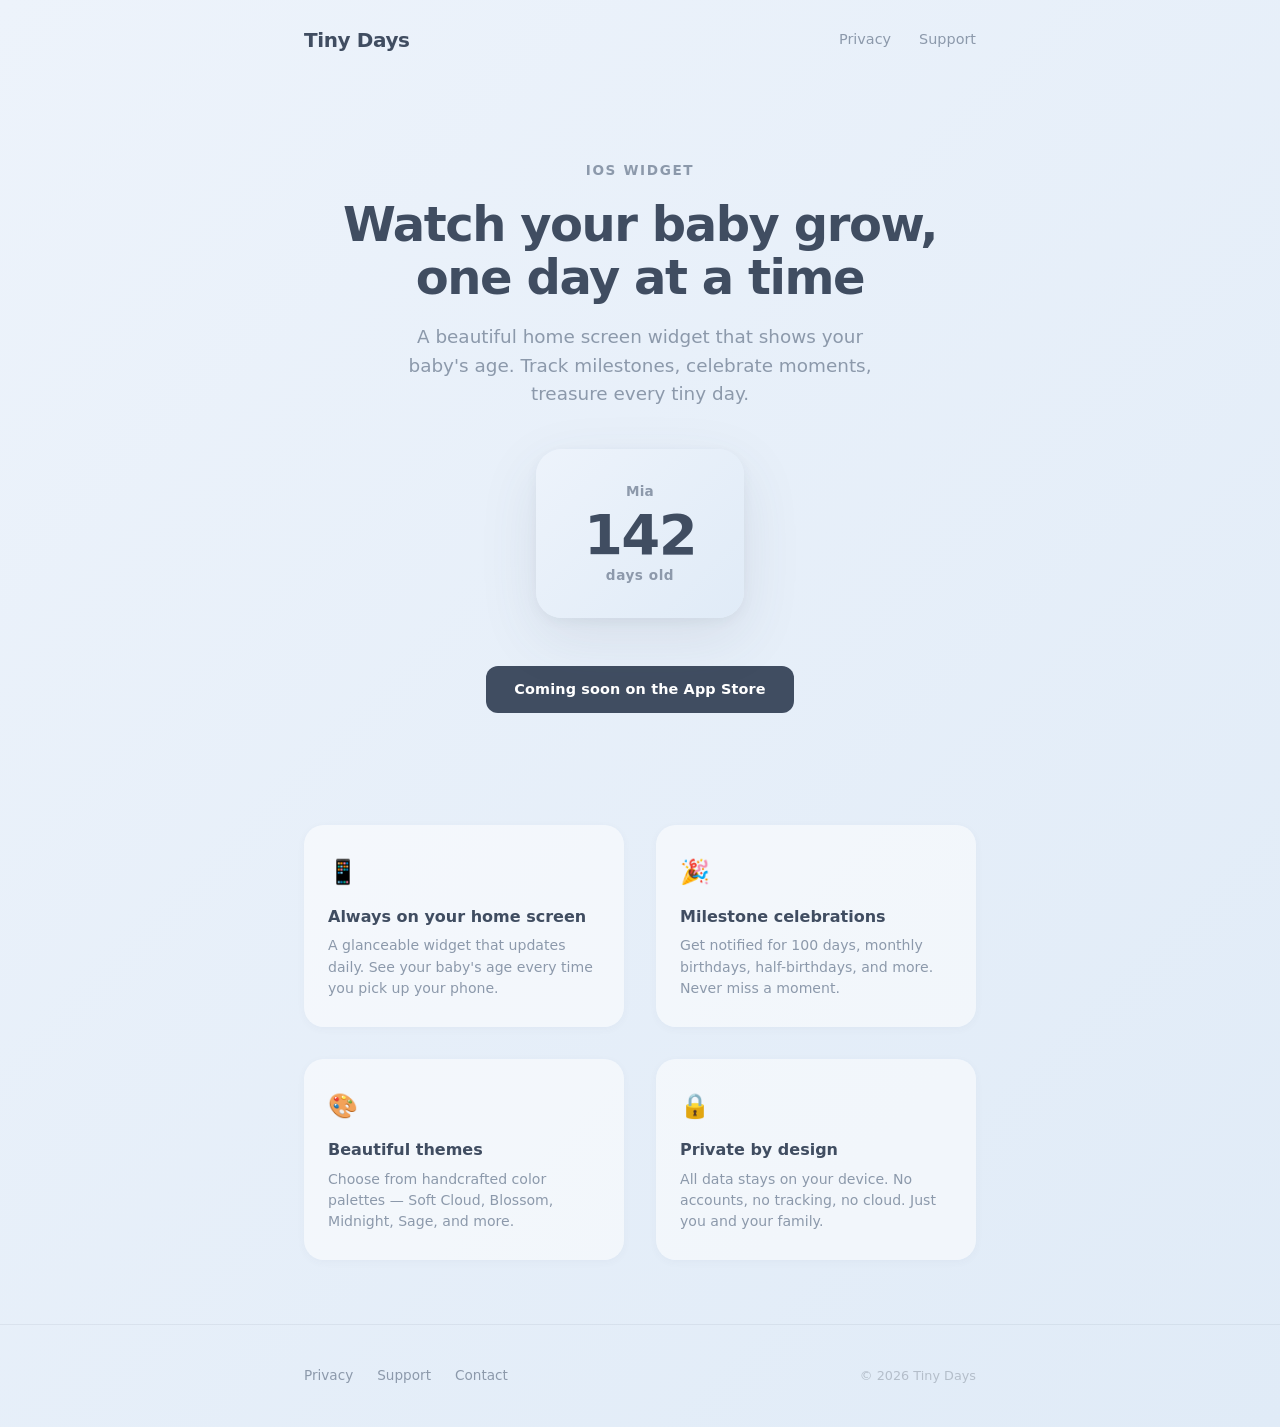
==== index.html @ 1a6c7c34 "Initial site: landing, privacy policy, and support pages Static marketing website for Tiny Days iOS " ====
<!DOCTYPE html>
<html lang="en">
<head>
  <meta charset="UTF-8">
  <meta name="viewport" content="width=device-width, initial-scale=1.0">
  <title>Tiny Days — Watch your baby grow, one day at a time</title>
  <meta name="description" content="A beautiful iOS widget that shows your baby's age on your home screen. Track milestones, celebrate moments, treasure every tiny day.">
  <link rel="stylesheet" href="/styles.css">
</head>
<body>

  <header class="site-header">
    <div class="container">
      <a href="/" class="site-logo" aria-current="page">Tiny Days</a>
      <nav class="site-nav">
        <a href="/privacy">Privacy</a>
        <a href="/support">Support</a>
      </nav>
    </div>
  </header>

  <main>
    <section class="hero">
      <div class="container">
        <p class="hero-tagline">iOS Widget</p>
        <h1>Watch your baby grow,<br>one day at a time</h1>
        <p class="hero-subtitle">A beautiful home screen widget that shows your baby's age. Track milestones, celebrate moments, treasure every tiny day.</p>

        <div class="widget-mockup">
          <div class="widget-name">Mia</div>
          <div class="widget-age">142</div>
          <div class="widget-unit">days old</div>
        </div>

        <div>
          <a href="#" class="badge-placeholder">Coming soon on the App Store</a>
        </div>
      </div>
    </section>

    <section class="features">
      <div class="container">
        <div class="features-grid">
          <div class="feature-card">
            <div class="feature-icon">📱</div>
            <h3>Always on your home screen</h3>
            <p>A glanceable widget that updates daily. See your baby's age every time you pick up your phone.</p>
          </div>
          <div class="feature-card">
            <div class="feature-icon">🎉</div>
            <h3>Milestone celebrations</h3>
            <p>Get notified for 100 days, monthly birthdays, half-birthdays, and more. Never miss a moment.</p>
          </div>
          <div class="feature-card">
            <div class="feature-icon">🎨</div>
            <h3>Beautiful themes</h3>
            <p>Choose from handcrafted color palettes — Soft Cloud, Blossom, Midnight, Sage, and more.</p>
          </div>
          <div class="feature-card">
            <div class="feature-icon">🔒</div>
            <h3>Private by design</h3>
            <p>All data stays on your device. No accounts, no tracking, no cloud. Just you and your family.</p>
          </div>
        </div>
      </div>
    </section>
  </main>

  <footer class="site-footer">
    <div class="container">
      <div class="footer-links">
        <a href="/privacy">Privacy</a>
        <a href="/support">Support</a>
        <a href="mailto:hello@tinydays.co">Contact</a>
      </div>
      <span class="footer-copy">&copy; 2026 Tiny Days</span>
    </div>
  </footer>

</body>
</html>
---- styles.css ----
/* ── Reset & Base ─────────────────────────────────── */

*,
*::before,
*::after {
  margin: 0;
  padding: 0;
  box-sizing: border-box;
}

html {
  font-size: 16px;
  -webkit-text-size-adjust: 100%;
}

body {
  font-family: ui-rounded, "SF Pro Rounded", system-ui, -apple-system, BlinkMacSystemFont, sans-serif;
  color: rgb(64, 77, 97);
  background: linear-gradient(135deg, rgb(237, 243, 251), rgb(224, 235, 247));
  min-height: 100vh;
  line-height: 1.6;
  -webkit-font-smoothing: antialiased;
  -moz-osx-font-smoothing: grayscale;
}

a {
  color: inherit;
  text-decoration: none;
}

img {
  max-width: 100%;
  display: block;
}

/* ── Layout ──────────────────────────────────────── */

.container {
  max-width: 720px;
  margin: 0 auto;
  padding: 0 24px;
}

/* ── Header / Nav ────────────────────────────────── */

.site-header {
  padding: 24px 0;
}

.site-header .container {
  display: flex;
  align-items: center;
  justify-content: space-between;
}

.site-logo {
  font-size: 1.25rem;
  font-weight: 700;
  letter-spacing: -0.02em;
  color: rgb(64, 77, 97);
}

.site-nav {
  display: flex;
  gap: 28px;
}

.site-nav a {
  font-size: 0.9rem;
  font-weight: 500;
  color: rgb(140, 153, 171);
  transition: color 0.2s ease;
}

.site-nav a:hover,
.site-nav a[aria-current="page"] {
  color: rgb(64, 77, 97);
}

/* ── Hero ────────────────────────────────────────── */

.hero {
  text-align: center;
  padding: 80px 0 64px;
}

.hero-tagline {
  font-size: 0.85rem;
  font-weight: 600;
  text-transform: uppercase;
  letter-spacing: 0.12em;
  color: rgb(140, 153, 171);
  margin-bottom: 16px;
}

.hero h1 {
  font-size: 3rem;
  font-weight: 800;
  letter-spacing: -0.03em;
  line-height: 1.1;
  color: rgb(64, 77, 97);
  margin-bottom: 20px;
}

.hero-subtitle {
  font-size: 1.15rem;
  color: rgb(140, 153, 171);
  max-width: 480px;
  margin: 0 auto 40px;
  line-height: 1.55;
}

/* ── Widget Mockup ───────────────────────────────── */

.widget-mockup {
  display: inline-block;
  background: linear-gradient(135deg, rgb(237, 243, 251), rgb(224, 235, 247));
  border-radius: 26px;
  padding: 32px 48px;
  box-shadow:
    0 20px 60px rgba(64, 77, 97, 0.1),
    0 4px 12px rgba(64, 77, 97, 0.06);
  margin-bottom: 48px;
  position: relative;
}

.widget-mockup .widget-name {
  font-size: 0.85rem;
  font-weight: 600;
  color: rgb(141, 153, 171);
  letter-spacing: 0.02em;
  margin-bottom: 4px;
}

.widget-mockup .widget-age {
  font-size: 3.5rem;
  font-weight: 800;
  color: rgb(64, 77, 97);
  letter-spacing: -0.03em;
  line-height: 1;
}

.widget-mockup .widget-unit {
  font-size: 0.85rem;
  font-weight: 600;
  color: rgb(141, 153, 171);
  letter-spacing: 0.04em;
  text-transform: lowercase;
  margin-top: 2px;
}

/* ── App Store Badge ─────────────────────────────── */

.app-store-badge {
  display: inline-block;
  margin-top: 8px;
}

.app-store-badge img {
  height: 48px;
  width: auto;
}

.badge-placeholder {
  display: inline-block;
  padding: 12px 28px;
  background: rgb(64, 77, 97);
  color: #fff;
  border-radius: 12px;
  font-size: 0.9rem;
  font-weight: 600;
  letter-spacing: 0.01em;
  transition: opacity 0.2s ease;
}

.badge-placeholder:hover {
  opacity: 0.85;
}

/* ── Features ────────────────────────────────────── */

.features {
  padding: 48px 0 64px;
}

.features-grid {
  display: grid;
  grid-template-columns: 1fr 1fr;
  gap: 32px;
}

.feature-card {
  background: rgba(255, 255, 255, 0.55);
  border-radius: 20px;
  padding: 28px 24px;
  box-shadow: 0 2px 8px rgba(64, 77, 97, 0.04);
  transition: transform 0.2s ease, box-shadow 0.2s ease;
}

.feature-card:hover {
  transform: translateY(-2px);
  box-shadow: 0 8px 24px rgba(64, 77, 97, 0.08);
}

.feature-icon {
  font-size: 1.5rem;
  margin-bottom: 12px;
}

.feature-card h3 {
  font-size: 1rem;
  font-weight: 700;
  margin-bottom: 6px;
  color: rgb(64, 77, 97);
}

.feature-card p {
  font-size: 0.88rem;
  color: rgb(140, 153, 171);
  line-height: 1.5;
}

/* ── Page Content (Privacy / Support) ────────────── */

.page-content {
  padding: 48px 0 80px;
}

.page-content h1 {
  font-size: 2rem;
  font-weight: 800;
  letter-spacing: -0.02em;
  margin-bottom: 8px;
  color: rgb(64, 77, 97);
}

.page-meta {
  font-size: 0.85rem;
  color: rgb(140, 153, 171);
  margin-bottom: 40px;
}

.page-content h2 {
  font-size: 1.15rem;
  font-weight: 700;
  margin-top: 36px;
  margin-bottom: 10px;
  color: rgb(64, 77, 97);
}

.page-content p {
  margin-bottom: 14px;
  color: rgb(90, 103, 121);
  line-height: 1.65;
}

.page-content ul {
  margin-bottom: 14px;
  padding-left: 24px;
}

.page-content li {
  margin-bottom: 6px;
  color: rgb(90, 103, 121);
  line-height: 1.55;
}

.page-content a {
  color: rgb(64, 77, 97);
  font-weight: 600;
  border-bottom: 1.5px solid rgb(200, 210, 224);
  transition: border-color 0.2s ease;
}

.page-content a:hover {
  border-color: rgb(64, 77, 97);
}

/* ── FAQ ─────────────────────────────────────────── */

.faq-item {
  background: rgba(255, 255, 255, 0.55);
  border-radius: 16px;
  padding: 24px;
  margin-bottom: 16px;
  box-shadow: 0 2px 8px rgba(64, 77, 97, 0.04);
}

.faq-item h3 {
  font-size: 0.95rem;
  font-weight: 700;
  margin-bottom: 8px;
  color: rgb(64, 77, 97);
}

.faq-item p {
  font-size: 0.88rem;
  color: rgb(90, 103, 121);
  line-height: 1.55;
  margin-bottom: 0;
}

/* ── Contact Card ────────────────────────────────── */

.contact-card {
  background: rgba(255, 255, 255, 0.55);
  border-radius: 20px;
  padding: 32px;
  text-align: center;
  box-shadow: 0 2px 8px rgba(64, 77, 97, 0.04);
  margin-bottom: 40px;
}

.contact-card p {
  color: rgb(140, 153, 171);
  margin-bottom: 16px;
}

.contact-card .email-link {
  display: inline-block;
  padding: 12px 28px;
  background: rgb(64, 77, 97);
  color: #fff;
  border-radius: 12px;
  font-size: 0.9rem;
  font-weight: 600;
  border: none;
  transition: opacity 0.2s ease;
}

.contact-card .email-link:hover {
  opacity: 0.85;
  border: none;
}

/* ── Footer ──────────────────────────────────────── */

.site-footer {
  padding: 40px 0;
  border-top: 1px solid rgba(64, 77, 97, 0.08);
}

.site-footer .container {
  display: flex;
  align-items: center;
  justify-content: space-between;
}

.footer-links {
  display: flex;
  gap: 24px;
}

.footer-links a {
  font-size: 0.85rem;
  font-weight: 500;
  color: rgb(140, 153, 171);
  transition: color 0.2s ease;
}

.footer-links a:hover {
  color: rgb(64, 77, 97);
}

.footer-copy {
  font-size: 0.8rem;
  color: rgb(180, 190, 202);
}

/* ── Responsive ──────────────────────────────────── */

@media (max-width: 640px) {
  .hero {
    padding: 56px 0 48px;
  }

  .hero h1 {
    font-size: 2.25rem;
  }

  .hero-subtitle {
    font-size: 1.05rem;
  }

  .features-grid {
    grid-template-columns: 1fr;
    gap: 20px;
  }

  .widget-mockup {
    padding: 28px 40px;
    border-radius: 22px;
  }

  .widget-mockup .widget-age {
    font-size: 2.75rem;
  }

  .site-footer .container {
    flex-direction: column;
    gap: 16px;
    text-align: center;
  }

  .page-content h1 {
    font-size: 1.75rem;
  }
}
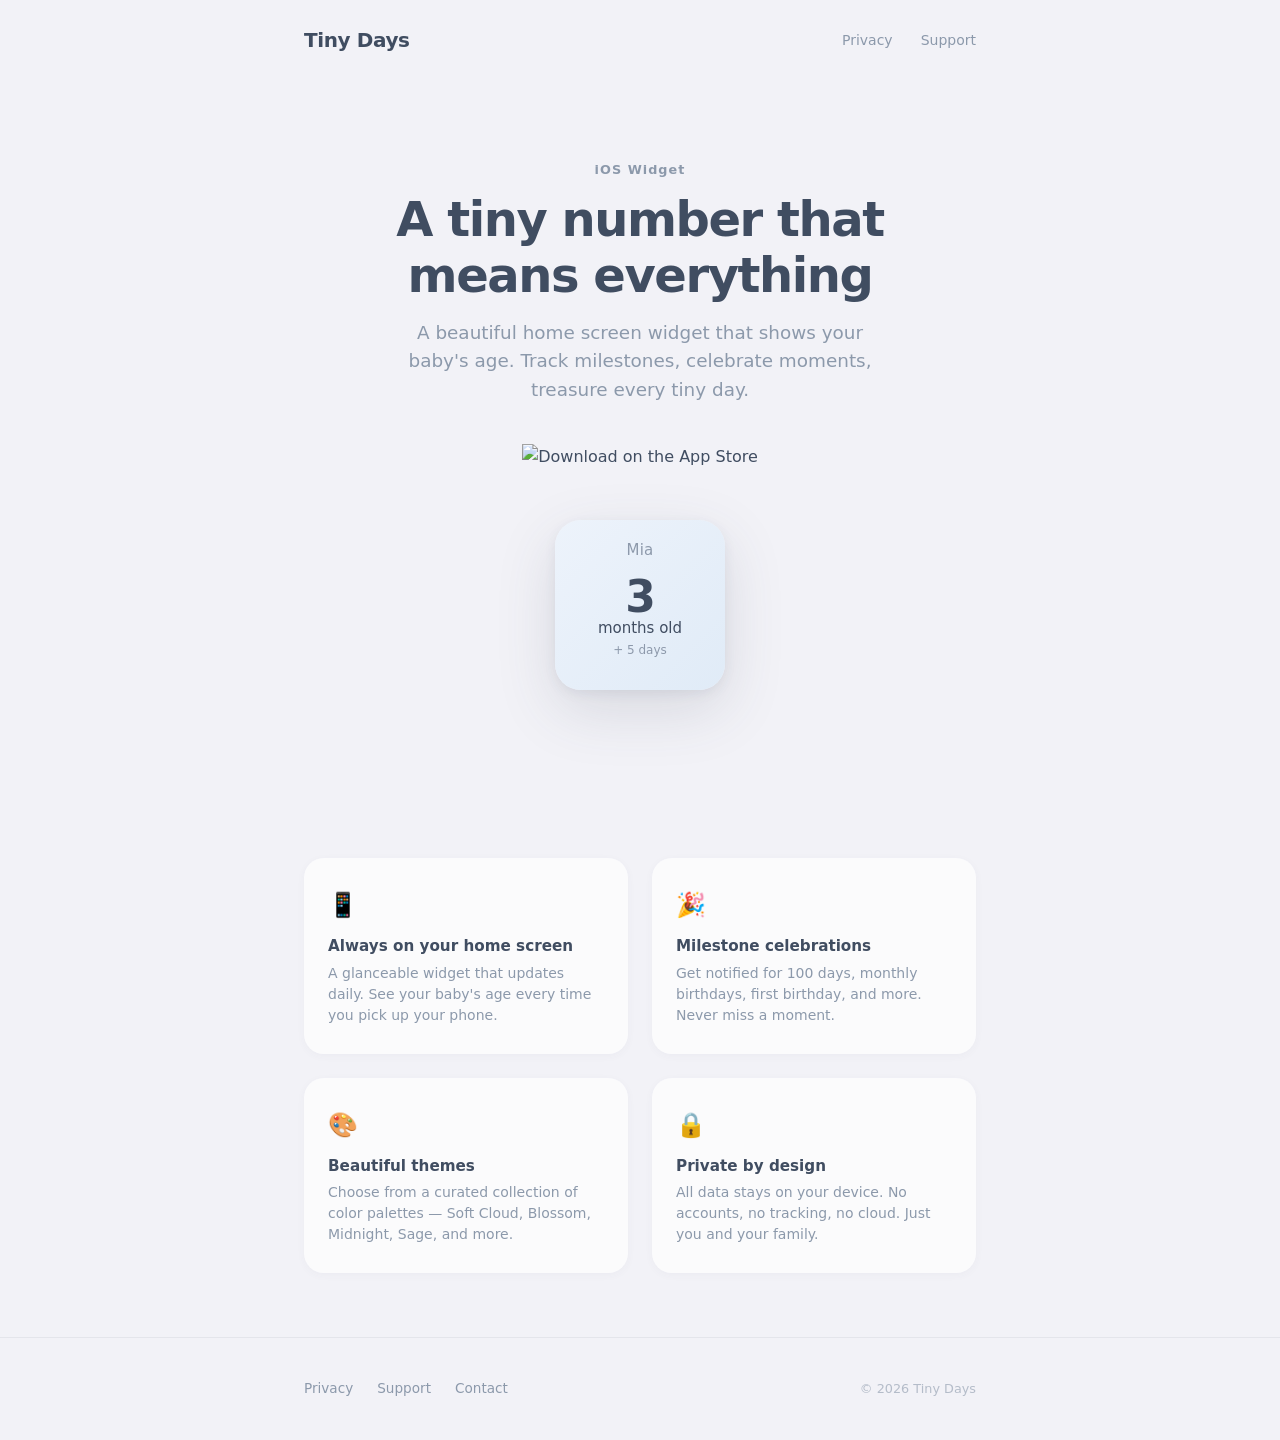
==== commit 52c1d853: "Mobile-first redesign with dark mode, accurate widget mockup, and content updates - Rewrite CSS as m" ====
--- a/index.html
+++ b/index.html
@@ -3,9 +3,9 @@
 <head>
   <meta charset="UTF-8">
   <meta name="viewport" content="width=device-width, initial-scale=1.0">
-  <title>Tiny Days — Watch your baby grow, one day at a time</title>
+  <title>Tiny Days — A tiny number that means everything</title>
   <meta name="description" content="A beautiful iOS widget that shows your baby's age on your home screen. Track milestones, celebrate moments, treasure every tiny day.">
-  <link rel="stylesheet" href="/styles.css">
+  <link rel="stylesheet" href="/styles.css?v=5">
 </head>
 <body>
 
@@ -23,17 +23,22 @@
     <section class="hero">
       <div class="container">
         <p class="hero-tagline">iOS Widget</p>
-        <h1>Watch your baby grow,<br>one day at a time</h1>
+        <h1>A tiny number that<br>means everything</h1>
         <p class="hero-subtitle">A beautiful home screen widget that shows your baby's age. Track milestones, celebrate moments, treasure every tiny day.</p>
+
+        <div>
+          <a href="#" class="app-store-badge">
+            <img src="https://developer.apple.com/assets/elements/badges/download-on-the-app-store.svg" alt="Download on the App Store">
+          </a>
+        </div>
 
         <div class="widget-mockup">
           <div class="widget-name">Mia</div>
-          <div class="widget-age">142</div>
-          <div class="widget-unit">days old</div>
-        </div>
-
-        <div>
-          <a href="#" class="badge-placeholder">Coming soon on the App Store</a>
+          <div class="widget-center">
+            <div class="widget-age">3</div>
+            <div class="widget-unit">months old</div>
+            <div class="widget-detail">+ 5 days</div>
+          </div>
         </div>
       </div>
     </section>
@@ -49,12 +54,12 @@
           <div class="feature-card">
             <div class="feature-icon">🎉</div>
             <h3>Milestone celebrations</h3>
-            <p>Get notified for 100 days, monthly birthdays, half-birthdays, and more. Never miss a moment.</p>
+            <p>Get notified for 100 days, monthly birthdays, first birthday, and more. Never miss a moment.</p>
           </div>
           <div class="feature-card">
             <div class="feature-icon">🎨</div>
             <h3>Beautiful themes</h3>
-            <p>Choose from handcrafted color palettes — Soft Cloud, Blossom, Midnight, Sage, and more.</p>
+            <p>Choose from a curated collection of color palettes — Soft Cloud, Blossom, Midnight, Sage, and more.</p>
           </div>
           <div class="feature-card">
             <div class="feature-icon">🔒</div>
--- a/styles.css
+++ b/styles.css
@@ -8,6 +8,36 @@
   box-sizing: border-box;
 }
 
+:root {
+  --bg: rgb(242, 242, 247);
+  --text-primary: rgb(64, 77, 97);
+  --text-secondary: rgb(140, 153, 171);
+  --text-body: rgb(90, 103, 121);
+  --card-bg: rgba(255, 255, 255, 0.7);
+  --card-shadow: rgba(64, 77, 97, 0.04);
+  --border: rgba(64, 77, 97, 0.08);
+  --btn-bg: rgb(64, 77, 97);
+  --btn-text: #fff;
+  --widget-shadow-1: rgba(64, 77, 97, 0.15);
+  --widget-shadow-2: rgba(64, 77, 97, 0.08);
+}
+
+@media (prefers-color-scheme: dark) {
+  :root {
+    --bg: rgb(28, 28, 30);
+    --text-primary: rgb(229, 229, 234);
+    --text-secondary: rgb(142, 142, 147);
+    --text-body: rgb(174, 174, 178);
+    --card-bg: rgba(255, 255, 255, 0.06);
+    --card-shadow: rgba(0, 0, 0, 0.15);
+    --border: rgba(255, 255, 255, 0.08);
+    --btn-bg: rgb(229, 229, 234);
+    --btn-text: rgb(28, 28, 30);
+    --widget-shadow-1: rgba(0, 0, 0, 0);
+    --widget-shadow-2: rgba(0, 0, 0, 0);
+  }
+}
+
 html {
   font-size: 16px;
   -webkit-text-size-adjust: 100%;
@@ -15,8 +45,8 @@
 
 body {
   font-family: ui-rounded, "SF Pro Rounded", system-ui, -apple-system, BlinkMacSystemFont, sans-serif;
-  color: rgb(64, 77, 97);
-  background: linear-gradient(135deg, rgb(237, 243, 251), rgb(224, 235, 247));
+  color: var(--text-primary);
+  background: var(--bg);
   min-height: 100vh;
   line-height: 1.6;
   -webkit-font-smoothing: antialiased;
@@ -38,13 +68,13 @@
 .container {
   max-width: 720px;
   margin: 0 auto;
-  padding: 0 24px;
+  padding: 0 20px;
 }
 
 /* ── Header / Nav ────────────────────────────────── */
 
 .site-header {
-  padding: 24px 0;
+  padding: 20px 0;
 }
 
 .site-header .container {
@@ -54,248 +84,251 @@
 }
 
 .site-logo {
-  font-size: 1.25rem;
+  font-size: 1.125rem;
   font-weight: 700;
   letter-spacing: -0.02em;
-  color: rgb(64, 77, 97);
 }
 
 .site-nav {
   display: flex;
-  gap: 28px;
+  gap: 24px;
 }
 
 .site-nav a {
-  font-size: 0.9rem;
+  font-size: 0.875rem;
   font-weight: 500;
-  color: rgb(140, 153, 171);
+  color: var(--text-secondary);
   transition: color 0.2s ease;
 }
 
 .site-nav a:hover,
 .site-nav a[aria-current="page"] {
-  color: rgb(64, 77, 97);
+  color: var(--text-primary);
 }
 
 /* ── Hero ────────────────────────────────────────── */
 
 .hero {
   text-align: center;
-  padding: 80px 0 64px;
+  padding: 48px 0 40px;
 }
 
 .hero-tagline {
-  font-size: 0.85rem;
+  font-size: 0.8rem;
   font-weight: 600;
-  text-transform: uppercase;
-  letter-spacing: 0.12em;
-  color: rgb(140, 153, 171);
-  margin-bottom: 16px;
+  letter-spacing: 0.08em;
+  color: var(--text-secondary);
+  margin-bottom: 12px;
 }
 
 .hero h1 {
-  font-size: 3rem;
+  font-size: 2rem;
   font-weight: 800;
   letter-spacing: -0.03em;
-  line-height: 1.1;
-  color: rgb(64, 77, 97);
-  margin-bottom: 20px;
+  line-height: 1.15;
+  margin-bottom: 16px;
 }
 
 .hero-subtitle {
-  font-size: 1.15rem;
-  color: rgb(140, 153, 171);
+  font-size: 1rem;
+  color: var(--text-secondary);
   max-width: 480px;
-  margin: 0 auto 40px;
+  margin: 0 auto 36px;
   line-height: 1.55;
 }
 
-/* ── Widget Mockup ───────────────────────────────── */
+/* ── Widget Mockup (exact iOS systemSmall: 170×170pt) ── */
 
 .widget-mockup {
+  position: relative;
   display: inline-block;
+  width: 170px;
+  height: 170px;
   background: linear-gradient(135deg, rgb(237, 243, 251), rgb(224, 235, 247));
   border-radius: 26px;
-  padding: 32px 48px;
   box-shadow:
-    0 20px 60px rgba(64, 77, 97, 0.1),
-    0 4px 12px rgba(64, 77, 97, 0.06);
-  margin-bottom: 48px;
-  position: relative;
+    0 20px 60px var(--widget-shadow-1),
+    0 4px 12px var(--widget-shadow-2);
+  margin-bottom: 36px;
+  overflow: hidden;
+}
+
+@media (prefers-color-scheme: dark) {
+  .widget-mockup {
+    box-shadow: 0 0 30px rgba(255, 255, 255, 0.06);
+  }
 }
 
 .widget-mockup .widget-name {
-  font-size: 0.85rem;
-  font-weight: 600;
+  position: absolute;
+  top: 23px;
+  left: 24px;
+  right: 24px;
+  font-size: 15px;
+  font-weight: 500;
   color: rgb(141, 153, 171);
   letter-spacing: 0.02em;
-  margin-bottom: 4px;
+  line-height: 1;
+  text-align: center;
+}
+
+.widget-mockup .widget-center {
+  position: absolute;
+  top: 55px;
+  left: 50%;
+  transform: translateX(-50%);
+  display: flex;
+  flex-direction: column;
+  align-items: center;
 }
 
 .widget-mockup .widget-age {
-  font-size: 3.5rem;
-  font-weight: 800;
+  font-size: 44px;
+  font-weight: 700;
   color: rgb(64, 77, 97);
   letter-spacing: -0.03em;
   line-height: 1;
 }
 
 .widget-mockup .widget-unit {
-  font-size: 0.85rem;
-  font-weight: 600;
+  font-size: 15px;
+  font-weight: 500;
+  color: rgb(64, 77, 97);
+  line-height: 1;
+  margin-top: 2px;
+}
+
+.widget-mockup .widget-detail {
+  font-size: 12px;
+  font-weight: 500;
   color: rgb(141, 153, 171);
-  letter-spacing: 0.04em;
-  text-transform: lowercase;
-  margin-top: 2px;
+  line-height: 1;
+  margin-top: 8px;
 }
 
 /* ── App Store Badge ─────────────────────────────── */
 
 .app-store-badge {
   display: inline-block;
-  margin-top: 8px;
+  margin-bottom: 32px;
 }
 
 .app-store-badge img {
-  height: 48px;
+  height: 44px;
   width: auto;
 }
 
-.badge-placeholder {
-  display: inline-block;
-  padding: 12px 28px;
-  background: rgb(64, 77, 97);
-  color: #fff;
-  border-radius: 12px;
-  font-size: 0.9rem;
-  font-weight: 600;
-  letter-spacing: 0.01em;
-  transition: opacity 0.2s ease;
-}
-
-.badge-placeholder:hover {
-  opacity: 0.85;
-}
-
 /* ── Features ────────────────────────────────────── */
 
 .features {
-  padding: 48px 0 64px;
+  padding: 32px 0 48px;
 }
 
 .features-grid {
   display: grid;
-  grid-template-columns: 1fr 1fr;
-  gap: 32px;
+  grid-template-columns: 1fr;
+  gap: 16px;
 }
 
 .feature-card {
-  background: rgba(255, 255, 255, 0.55);
+  background: var(--card-bg);
   border-radius: 20px;
-  padding: 28px 24px;
-  box-shadow: 0 2px 8px rgba(64, 77, 97, 0.04);
-  transition: transform 0.2s ease, box-shadow 0.2s ease;
-}
-
-.feature-card:hover {
-  transform: translateY(-2px);
-  box-shadow: 0 8px 24px rgba(64, 77, 97, 0.08);
+  padding: 24px 20px;
+  box-shadow: 0 2px 8px var(--card-shadow);
 }
 
 .feature-icon {
   font-size: 1.5rem;
+  margin-bottom: 10px;
+}
+
+.feature-card h3 {
+  font-size: 0.95rem;
+  font-weight: 700;
+  margin-bottom: 4px;
+}
+
+.feature-card p {
+  font-size: 0.875rem;
+  color: var(--text-secondary);
+  line-height: 1.5;
+}
+
+/* ── Page Content (Privacy / Support) ────────────── */
+
+.page-content {
+  padding: 32px 0 64px;
+}
+
+.page-content h1 {
+  font-size: 1.75rem;
+  font-weight: 800;
+  letter-spacing: -0.02em;
+  margin-bottom: 6px;
+}
+
+.page-meta {
+  font-size: 0.85rem;
+  color: var(--text-secondary);
+  margin-bottom: 32px;
+}
+
+.page-content h2 {
+  font-size: 1.1rem;
+  font-weight: 700;
+  margin-top: 32px;
+  margin-bottom: 8px;
+}
+
+.page-content p {
   margin-bottom: 12px;
-}
-
-.feature-card h3 {
-  font-size: 1rem;
+  color: var(--text-body);
+  line-height: 1.65;
+  font-size: 0.925rem;
+}
+
+.page-content ul {
+  margin-bottom: 12px;
+  padding-left: 20px;
+}
+
+.page-content li {
+  margin-bottom: 6px;
+  color: var(--text-body);
+  line-height: 1.55;
+  font-size: 0.925rem;
+}
+
+.page-content a {
+  color: var(--text-primary);
+  font-weight: 600;
+  border-bottom: 1.5px solid var(--border);
+  transition: border-color 0.2s ease;
+}
+
+.page-content a:hover {
+  border-color: var(--text-primary);
+}
+
+/* ── FAQ ─────────────────────────────────────────── */
+
+.faq-item {
+  background: var(--card-bg);
+  border-radius: 16px;
+  padding: 20px;
+  margin-bottom: 12px;
+  box-shadow: 0 2px 8px var(--card-shadow);
+}
+
+.faq-item h3 {
+  font-size: 0.925rem;
   font-weight: 700;
   margin-bottom: 6px;
-  color: rgb(64, 77, 97);
-}
-
-.feature-card p {
-  font-size: 0.88rem;
-  color: rgb(140, 153, 171);
-  line-height: 1.5;
-}
-
-/* ── Page Content (Privacy / Support) ────────────── */
-
-.page-content {
-  padding: 48px 0 80px;
-}
-
-.page-content h1 {
-  font-size: 2rem;
-  font-weight: 800;
-  letter-spacing: -0.02em;
-  margin-bottom: 8px;
-  color: rgb(64, 77, 97);
-}
-
-.page-meta {
-  font-size: 0.85rem;
-  color: rgb(140, 153, 171);
-  margin-bottom: 40px;
-}
-
-.page-content h2 {
-  font-size: 1.15rem;
-  font-weight: 700;
-  margin-top: 36px;
-  margin-bottom: 10px;
-  color: rgb(64, 77, 97);
-}
-
-.page-content p {
-  margin-bottom: 14px;
-  color: rgb(90, 103, 121);
-  line-height: 1.65;
-}
-
-.page-content ul {
-  margin-bottom: 14px;
-  padding-left: 24px;
-}
-
-.page-content li {
-  margin-bottom: 6px;
-  color: rgb(90, 103, 121);
-  line-height: 1.55;
-}
-
-.page-content a {
-  color: rgb(64, 77, 97);
-  font-weight: 600;
-  border-bottom: 1.5px solid rgb(200, 210, 224);
-  transition: border-color 0.2s ease;
-}
-
-.page-content a:hover {
-  border-color: rgb(64, 77, 97);
-}
-
-/* ── FAQ ─────────────────────────────────────────── */
-
-.faq-item {
-  background: rgba(255, 255, 255, 0.55);
-  border-radius: 16px;
-  padding: 24px;
-  margin-bottom: 16px;
-  box-shadow: 0 2px 8px rgba(64, 77, 97, 0.04);
-}
-
-.faq-item h3 {
-  font-size: 0.95rem;
-  font-weight: 700;
-  margin-bottom: 8px;
-  color: rgb(64, 77, 97);
 }
 
 .faq-item p {
-  font-size: 0.88rem;
-  color: rgb(90, 103, 121);
+  font-size: 0.875rem;
+  color: var(--text-body);
   line-height: 1.55;
   margin-bottom: 0;
 }
@@ -303,24 +336,24 @@
 /* ── Contact Card ────────────────────────────────── */
 
 .contact-card {
-  background: rgba(255, 255, 255, 0.55);
+  background: var(--card-bg);
   border-radius: 20px;
-  padding: 32px;
+  padding: 28px 20px;
   text-align: center;
-  box-shadow: 0 2px 8px rgba(64, 77, 97, 0.04);
-  margin-bottom: 40px;
+  box-shadow: 0 2px 8px var(--card-shadow);
+  margin-bottom: 32px;
 }
 
 .contact-card p {
-  color: rgb(140, 153, 171);
+  color: var(--text-secondary);
   margin-bottom: 16px;
 }
 
 .contact-card .email-link {
   display: inline-block;
-  padding: 12px 28px;
-  background: rgb(64, 77, 97);
-  color: #fff;
+  padding: 12px 24px;
+  background: var(--btn-bg);
+  color: var(--btn-text);
   border-radius: 12px;
   font-size: 0.9rem;
   font-weight: 600;
@@ -336,14 +369,16 @@
 /* ── Footer ──────────────────────────────────────── */
 
 .site-footer {
-  padding: 40px 0;
-  border-top: 1px solid rgba(64, 77, 97, 0.08);
+  padding: 32px 0;
+  border-top: 1px solid var(--border);
 }
 
 .site-footer .container {
   display: flex;
+  flex-direction: column;
   align-items: center;
-  justify-content: space-between;
+  gap: 12px;
+  text-align: center;
 }
 
 .footer-links {
@@ -354,55 +389,96 @@
 .footer-links a {
   font-size: 0.85rem;
   font-weight: 500;
-  color: rgb(140, 153, 171);
+  color: var(--text-secondary);
   transition: color 0.2s ease;
 }
 
 .footer-links a:hover {
-  color: rgb(64, 77, 97);
+  color: var(--text-primary);
 }
 
 .footer-copy {
   font-size: 0.8rem;
-  color: rgb(180, 190, 202);
-}
-
-/* ── Responsive ──────────────────────────────────── */
-
-@media (max-width: 640px) {
+  color: var(--text-secondary);
+  opacity: 0.6;
+}
+
+/* ── Desktop (scale up from mobile base) ─────────── */
+
+@media (min-width: 640px) {
+  .container {
+    padding: 0 24px;
+  }
+
+  .site-header {
+    padding: 24px 0;
+  }
+
+  .site-logo {
+    font-size: 1.25rem;
+  }
+
+  .site-nav {
+    gap: 28px;
+  }
+
   .hero {
-    padding: 56px 0 48px;
+    padding: 80px 0 64px;
   }
 
   .hero h1 {
-    font-size: 2.25rem;
+    font-size: 3rem;
   }
 
   .hero-subtitle {
-    font-size: 1.05rem;
+    font-size: 1.15rem;
+    margin-bottom: 40px;
+  }
+
+  .widget-mockup {
+    margin-bottom: 48px;
+  }
+
+  .features {
+    padding: 48px 0 64px;
   }
 
   .features-grid {
-    grid-template-columns: 1fr;
-    gap: 20px;
-  }
-
-  .widget-mockup {
-    padding: 28px 40px;
-    border-radius: 22px;
-  }
-
-  .widget-mockup .widget-age {
-    font-size: 2.75rem;
+    grid-template-columns: 1fr 1fr;
+    gap: 24px;
+  }
+
+  .feature-card {
+    padding: 28px 24px;
+  }
+
+  .page-content {
+    padding: 48px 0 80px;
+  }
+
+  .page-content h1 {
+    font-size: 2rem;
+  }
+
+  .page-content h2 {
+    margin-top: 36px;
+  }
+
+  .contact-card {
+    padding: 32px;
+  }
+
+  .faq-item {
+    padding: 24px;
+  }
+
+  .site-footer {
+    padding: 40px 0;
   }
 
   .site-footer .container {
-    flex-direction: column;
-    gap: 16px;
-    text-align: center;
-  }
-
-  .page-content h1 {
-    font-size: 1.75rem;
-  }
-}
+    flex-direction: row;
+    justify-content: space-between;
+    text-align: left;
+  }
+}
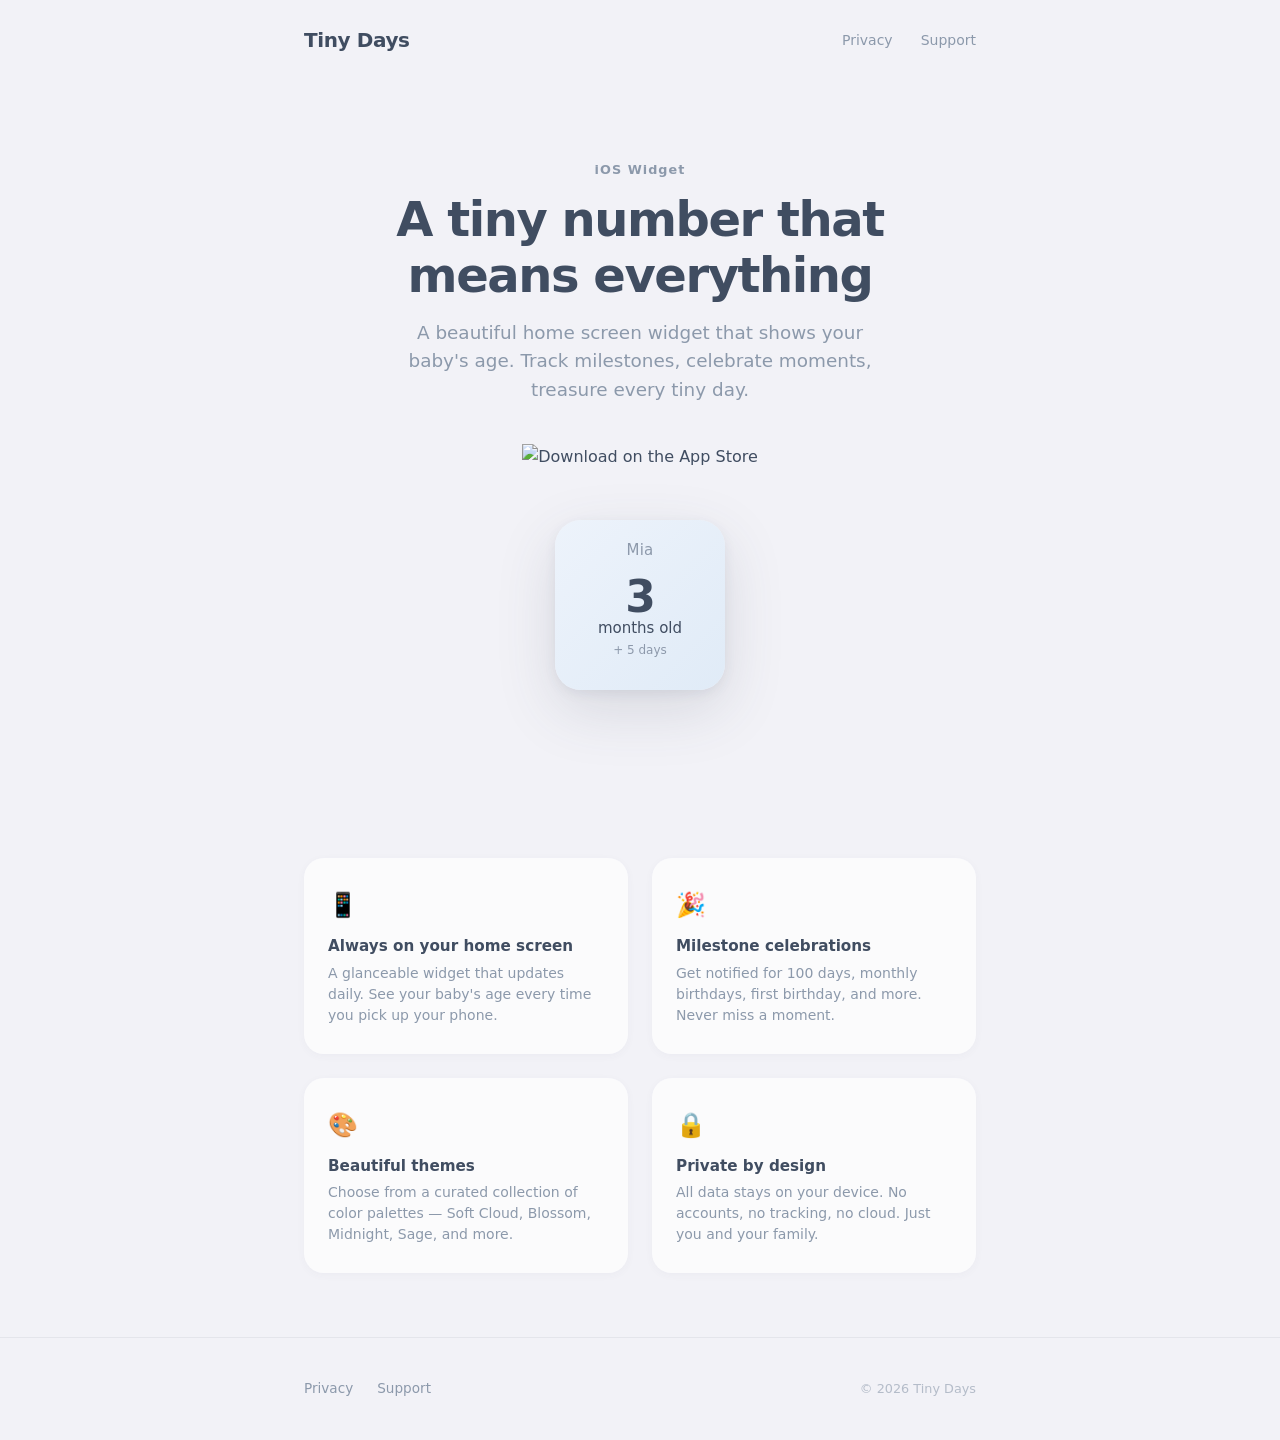
==== commit 21023d25: "Add favicon and remove contact link from footer Co-Authored-By: Claude Opus 4.6 (1M context) <norepl" ====
--- a/index.html
+++ b/index.html
@@ -5,7 +5,19 @@
   <meta name="viewport" content="width=device-width, initial-scale=1.0">
   <title>Tiny Days — A tiny number that means everything</title>
   <meta name="description" content="A beautiful iOS widget that shows your baby's age on your home screen. Track milestones, celebrate moments, treasure every tiny day.">
+  <link rel="icon" type="image/x-icon" href="/favicon.ico">
+  <link rel="icon" type="image/png" sizes="32x32" href="/favicon-32x32.png">
+  <link rel="icon" type="image/png" sizes="16x16" href="/favicon-16x16.png">
+  <link rel="apple-touch-icon" sizes="180x180" href="/apple-touch-icon.png">
+  <link rel="manifest" href="/site.webmanifest">
   <link rel="stylesheet" href="/styles.css?v=5">
+  <script>
+    !function(t,e){var o,n,p,r;e.__SV||(window.posthog=e,e._i=[],e.init=function(i,s,a){function g(t,e){var o=e.split(".");2==o.length&&(t=t[o[0]],e=o[1]),t[e]=function(){t.push([e].concat(Array.prototype.slice.call(arguments,0)))}}(p=t.createElement("script")).type="text/javascript",p.async=!0,p.src=s.api_host.replace(".i.posthog.com","-assets.i.posthog.com")+"/static/array.js",(r=t.getElementsByTagName("script")[0]).parentNode.insertBefore(p,r);var u=e;for(void 0!==a?u=e[a]=[]:a="posthog",u.people=u.people||[],u.toString=function(t){var e="posthog";return"posthog"!==a&&(e+="."+a),t||(e+=" (stub)"),e},u.people.toString=function(){return u.toString(1)+".people (stub)"},o="init capture register register_once register_for_session unregister unregister_for_session getFeatureFlag getFeatureFlagPayload isFeatureEnabled reloadFeatureFlags updateEarlyAccessFeatureEnrollment getEarlyAccessFeatures on onFeatureFlags onSurvey onSessionId getSurveys getActiveMatchingSurveys renderSurvey canRenderSurvey identify setPersonProperties group resetGroups setPersonPropertiesForFlags resetPersonPropertiesForFlags setGroupPropertiesForFlags resetGroupPropertiesForFlags reset get_distinct_id getGroups get_session_id get_session_replay_url alias set_config startSessionRecording stopSessionRecording sessionRecordingStarted captureException loadToolbar get_property getSessionProperty createPersonProfile opt_in_capturing opt_out_capturing has_opted_in_capturing has_opted_out_capturing clear_opt_in_out_capturing debug getPageviewId".split(" "),n=0;n<o.length;n++)g(u,o[n]);e._i.push([i,s,a])},e.__SV=1)}(document,window.posthog||[]);
+    posthog.init('phc_fr451cEe4QX8ankBCcIts2SUYBSBMG9arh6HdEPd3yT', {
+      api_host: 'https://us.i.posthog.com',
+      person_profiles: 'anonymous'
+    });
+  </script>
 </head>
 <body>
 
@@ -76,7 +88,6 @@
       <div class="footer-links">
         <a href="/privacy">Privacy</a>
         <a href="/support">Support</a>
-        <a href="mailto:hello@tinydays.co">Contact</a>
       </div>
       <span class="footer-copy">&copy; 2026 Tiny Days</span>
     </div>
